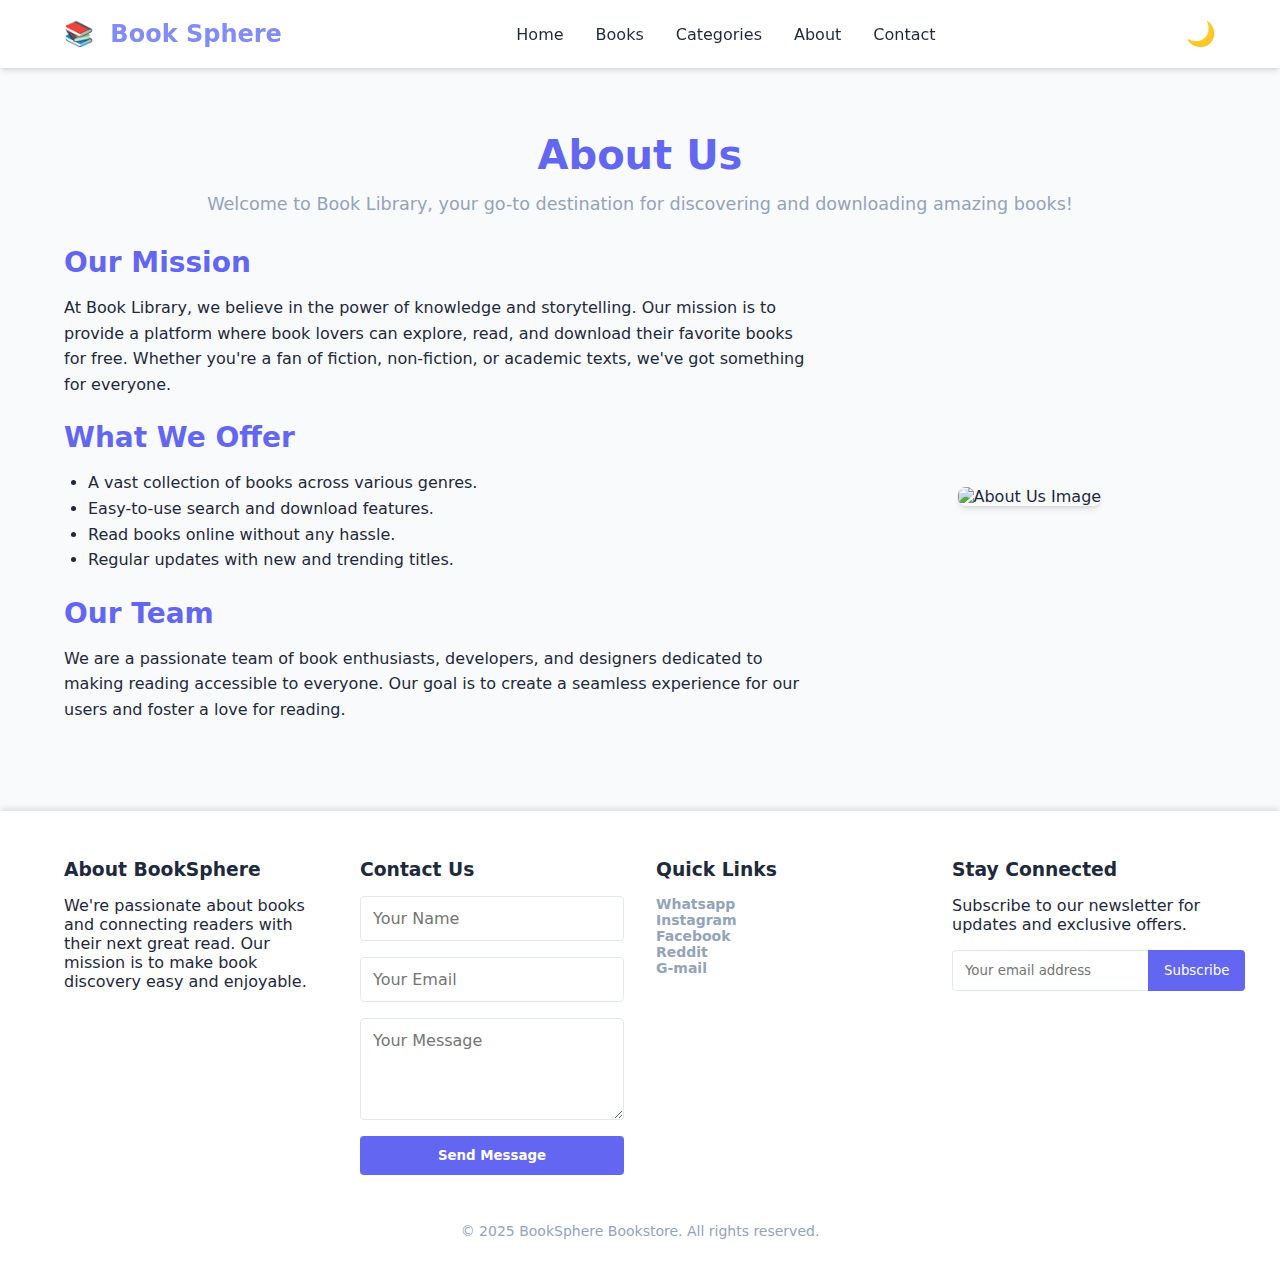
==== about.html @ cdc69915 "Add files via upload" ====
<!DOCTYPE html>
<html lang="en">
<head>
    <meta charset="UTF-8">
    <meta name="viewport" content="width=device-width, initial-scale=1.0">
    <title>About Us - Book Library</title>
    <link rel="stylesheet" href="style.css"> <!-- Link to your existing CSS file -->
</head>
<body>
    <!-- Header -->
    <header>
        <div class="container">
            <nav>
                <div class="logo" id="logo">
                    <a href="index.html#home">
                        <span class="logo-icon">📚</span>
                        <span class="text">Book Sphere</span>
                    </a>
                </div>
                <div class="nav-links" id="nav-links">
                    <a href="index.html">Home</a>
                    <a href="#featured-books">Books</a>
                    <a href="index.html#categories">Categories</a>
                    <a href="about.html">About</a>
                    <a href="#contactus">Contact</a>
                </div>
                <div class="theme-toggle" id="theme-toggle">
                    🌙 <!-- Moon icon for dark theme -->
                </div>
                <div class="menu-toggle" id="menu-toggle">☰</div>
                <script>
                    function setupMenuToggle() {
                        const menuToggle = document.getElementById('menu-toggle');
                        const navLinks = document.getElementById('nav-links');
                    
                        if (menuToggle && navLinks) {
                            menuToggle.addEventListener('click', () => {
                                navLinks.classList.toggle('active');
                            });
                        } else {
                            console.error('Menu toggle or nav links element not found!');
                        }
                    }
                    
                    // Call the function on page load
                    document.addEventListener('DOMContentLoaded', () => {
                        setupMenuToggle();
                    });
                </script>
            </nav>
        </div>
    </header>

    <!-- About Section -->
    <section class="about-section">
        <div class="container">
            <h1>About Us</h1>
            <p class="subtitle">Welcome to Book Library, your go-to destination for discovering and downloading amazing books!</p>

            <div class="about-content">
                <div class="about-text">
                    <h2>Our Mission</h2>
                    <p>
                        At Book Library, we believe in the power of knowledge and storytelling. Our mission is to provide a platform where book lovers can explore, read, and download their favorite books for free. Whether you're a fan of fiction, non-fiction, or academic texts, we've got something for everyone.
                    </p>

                    <h2>What We Offer</h2>
                    <ul>
                        <li>A vast collection of books across various genres.</li>
                        <li>Easy-to-use search and download features.</li>
                        <li>Read books online without any hassle.</li>
                        <li>Regular updates with new and trending titles.</li>
                    </ul>

                    <h2>Our Team</h2>
                    <p>
                        We are a passionate team of book enthusiasts, developers, and designers dedicated to making reading accessible to everyone. Our goal is to create a seamless experience for our users and foster a love for reading.
                    </p>
                </div>

                <div class="about-image">
                    <img src="img/about.jpg" alt="About Us Image">
                </div>
            </div>
        </div>
    </section>

    <!-- Footer -->
    
    <footer>
        <div class="container">
            <div class="footer-content">
                <div class="footer-section" id="about">
                    <h3 class="footer-title">About BookSphere</h3>
                    <p>We're passionate about books and connecting readers with their next great read. Our mission is to make book discovery easy and enjoyable.</p>
                </div>
                <div class="footer-section">
                    <h3 class="footer-title" id="contactus">Contact Us</h3>
                    <form id="contact-form" class="contact-form">
                        <input type="text" id="name" placeholder="Your Name" required>
                        <input type="email" id="email" placeholder="Your Email" required>
                        <textarea id="message" placeholder="Your Message" rows="4" required></textarea>
                        <button type="submit">Send Message</button>
                    </form>
                </div>
                <div class="footer-section">
                    <h3 class="footer-title">Quick Links</h3>
                    <ul class="footer-links" id="quick-links">
                        <a href="https://whatsapp.com/channel/0029Vb5vL9LDuMRmc0mNvs3T">Whatsapp</a>
                        <br>
                        <a href="https://www.instagram.com/book.sphere7?igsh=MTVncHp4czA3bzY2Ng==">Instagram</a>
                        <br>
                        <a href="https://www.facebook.com/share/g/1ERrACB9KU/ ">Facebook</a>
                        <br>
                        <a href="https://www.reddit.com/user/Competitive_Wash_629/?utm_source=share&utm_medium=web3x&utm_name=web3xcss&utm_term=1&utm_content=share_button">Reddit</a>
                        <br>
                        <a href="mailto:books.era786@gmail.com">G-mail</a>
                    </ul>
                </div>
                <div class="footer-section">
                    <h3 class="footer-title">Stay Connected</h3>
                    <p>Subscribe to our newsletter for updates and exclusive offers.</p>
                    <div class="newsletter">
                        <input type="email" placeholder="Your email address">
                        <button>Subscribe</button>
                    </div>
                </div>
            </div>
            <div class="copyright">
                © 2025 BookSphere Bookstore. All rights reserved.
            </div>
        </div>
    </footer>

    <!-- Scripts -->
    <script src="script.js"></script> <!-- Link to your existing JavaScript file -->
</body>
</html>
---- style.css ----
:root {
    --primary: #6366f1;
    --primary-light: #818cf8;
    --dark: #1e293b;
    --light: #f8fafc;
    --gray: #94a3b8;
    --shadow: 0 4px 6px -1px rgba(0, 0, 0, 0.1), 0 2px 4px -2px rgba(0, 0, 0, 0.1);
}

* {
    margin: 0;
    padding: 0;
    box-sizing: border-box;
    font-family: 'Segoe UI', system-ui, -apple-system, sans-serif;
}

body {
    background-color: var(--light);
    color: var(--dark);
    min-height: 100vh;
}

header {
    background-color: white;
    box-shadow: var(--shadow);
    position: sticky;
    top: 0;
    z-index: 10;
}

.container {
    max-width: 1200px;
    margin: 0 auto;
    padding: 0 1.5rem;
}

nav {
    display: flex;
    justify-content: space-between;
    align-items: center;
    padding: 1.25rem 0;
}

.logo {
    display: flex;
    align-items: center;
    font-weight: 700;
    font-size: 1.5rem;
    color: var(--primary);
}

.logo-icon {
    margin-right: 0.5rem;
}

.logo a{
    text-decoration: none;
}

.logo .text {
    color: var(--primary-light);
}

.nav-links {
    display: flex;
    gap: 2rem;
}

.nav-links a {
    text-decoration: none;
    color: var(--dark);
    font-weight: 500;
    transition: color 0.2s;
}

.nav-links a:hover {
    color: var(--primary);
}

.theme-toggle {
    cursor: pointer;
    font-size: 1.5rem;
    margin-left: 1rem;
    transition: transform 0.2s;
}

.theme-toggle:hover {
    transform: scale(1.1);
}

/* Toggle Menu Styles */
.menu-toggle {
    display: none;
    font-size: 1.5rem;
    cursor: pointer;
}

@media (max-width: 768px) {
    .nav-links {
        display: none;
        flex-direction: column;
        position: absolute;
        top: 70px;
        right: 1.5rem;
        background-color: rgb(152, 140, 140);
        box-shadow: var(--shadow);
        border-radius: 8px;
        padding: 1rem;
        z-index: 10;
    }

    .nav-links.active {
        display: flex;
    }

    .menu-toggle {
        display: block;
    }
}

.hero {
    background: linear-gradient(to right, var(--primary-light), var(--primary));
    color: white;
    padding: 5rem 0;
    margin-bottom: 3rem;
}

.hero-content {
    max-width: 600px;
}

.hero h1 {
    font-size: 3rem;
    margin-bottom: 1rem;
    line-height: 1.2;
}

.hero p {
    font-size: 1.1rem;
    margin-bottom: 2rem;
    opacity: 0.9;
}

.search-bar {
    display: flex;
    margin-bottom: 2rem;
    box-shadow: var(--shadow);
    border-radius: 50px;
    overflow: hidden;
}

.search-bar input {
    flex: 1;
    padding: 1rem 1.5rem;
    border: none;
    outline: none;
    font-size: 1rem;
}

.search-bar button {
    background-color: white;
    color: var(--primary);
    border: none;
    padding: 0 1.5rem;
    cursor: pointer;
    font-weight: 600;
    transition: background-color 0.2s;
}

.search-bar button:hover {
    background-color: #f1f5f9;
}

.search-message {
    text-align: center;
    margin: 1rem 0;
    color: var(--primary);
    font-weight: 800;
    font-size:x-large;
}

.section-title {
    font-size: 1.75rem;
    margin-bottom: 1.5rem;
    display: flex;
    align-items: center;
    gap: 0.5rem;
}

.books-grid {
    display: grid;
    grid-template-columns: repeat(auto-fill, minmax(220px, 1fr));
    gap: 2rem;
    margin-bottom: 4rem;
    padding-left: 10px;
    padding-right: 10px;
}

.book-card {
    background-color: rgba(165, 187, 207, 0.285);
    border-radius: 8px;
    overflow: hidden;
    box-shadow: var(--shadow);
    transition: transform 0.2s, box-shadow 0.2s;
}

.book-card:hover {
    transform: translateY(-5px);
    box-shadow: 0 10px 15px -3px rgba(0, 0, 0, 0.1), 0 4px 6px -4px rgba(0, 0, 0, 0.1);
}

.book-cover {
    width: 100%;
    height: 300px;
    object-fit: cover;
    border-radius: 8px 8px 0 0;
    background-size: cover;
    background-position: center;
}

.book-info {
    padding: 1.25rem;
}

.book-title {
    font-size: 1rem;
    font-weight: 600;
    margin-bottom: 0.5rem;
}

.book-author {
    color: var(--gray);
    font-size: 0.875rem;
    margin-bottom: 1rem;
}

/* Style for the buttons container */
.book-info .button-container {
    display: flex;
    gap: 0.5rem; /* Space between buttons */
    margin-top: 0.5rem; /* Space above the buttons */
    align-items: stretch; /* Ensure all buttons stretch to the same height */
}

/* Common styles for all buttons */
.book-info .button-container button {
    padding: 0.75rem; /* Same padding for all buttons */
    border: none;
    border-radius: 8px;
    font-weight: 600;
    cursor: pointer;
    transition: background-color 0.2s;
    display: flex;
    align-items: center;
    justify-content: center;
    height: 100%; /* Ensure buttons have the same height */
}

/* Specific styles for the Download button */
.book-info .button-container .download-btn {
    background-color: var(--primary);
    color: white;
    flex: 10; /* Larger flex value to make it bigger */
}

.book-info .button-container .download-btn:hover {
    background-color: var(--primary-light);
}

/* Container for all buttons */
.button-container {
    display: flex;
    flex-wrap: wrap; /* Allow wrapping for the "Read online" button */
    gap: 0.5rem; /* Add spacing between buttons */
}

/* Container for Download and Share buttons */
.download-share-container {
    display: flex;
    gap: 0.5rem; /* Add spacing between Download and Share buttons */
}

/* Styles for the Download button */
.download-btn {
    background-color: var(--primary);
    color: white;
    padding: 0.75rem;
    border-radius: 8px;
    font-weight: 600;
    cursor: pointer;
    transition: background-color 0.2s;
    border: none;
}

.download-btn:hover {
    background-color: var(--primary-light);
}

/* Styles for the Share button */
.share-btn {
    background-color: var(--primary);
    color: white;
    padding: 0.75rem;
    border-radius: 8px;
    font-weight: 600;
    cursor: pointer;
    transition: background-color 0.2s;
    border: none;
}

.share-btn:hover {
    background-color: var(--primary-light);
}

/* Styles for the Read online button */
.read-online-btn {
    background-color: var(--primary);
    color: white;
    border: none;
    width: 100%; /* Make the button full width */
    padding: 0.75rem;
    border-radius: 8px;
    font-weight: 600;
    cursor: pointer;
    transition: background-color 0.2s;
    margin-top: 0.5rem; /* Add spacing above the Read online button */
}

.read-online-btn:hover {
    background-color: var(--primary-light);
}

@media (max-width: 600px) {
    .download-share-container {
        flex-direction: row;
        flex-wrap: nowrap;
    }

    .download-btn,
    .share-btn {
        flex: 1;
        min-width: 0;
    }
}

/* Categories */
.categories-wrapper {
    align-items: center;
    gap: 1rem;
    overflow: hidden;
    width: 100%;
    position: relative;
    padding-bottom: 10px;
}

.categories {
    display: flex;
    gap: 1rem;
    padding-top: 10px;
    animation: scrollCategories 20s linear infinite; /* Adjust the duration as needed */
    flex-shrink: 0;
    white-space: nowrap; /* Prevent wrapping */
    position: relative;
    z-index: 0; /* Lower z-index to stay under the "All Books" button */
}

.category {
    background-color: white;
    padding: 0.75rem 1.5rem;
    border-radius: 50px;
    font-weight: 500;
    cursor: pointer;
    white-space: nowrap;
    box-shadow: var(--shadow);
    transition: background-color 0.2s, color 0.2s;
    flex-shrink: 0; /* Prevent categories from shrinking */
}

.category.active, .category:hover {
    background-color: var(--primary);
    color: white;
}

.categories-wrapper #All-Books {
    text-align: center;
}

/* Keyframes for the scrolling animation */
@keyframes scrollCategories {
    0% {
        transform: translateX(0);
    }
    100% {
        transform: translateX(-100%);
    }
}

/* Keyframes for the scrolling animation */
@keyframes scrollCategories {
    0% {
        transform: translateX(0);
    }
    100% {
        transform: translateX(-50%); /* Scroll only half the width of the duplicated content */
    }
}


/* Download Cover Button */
.book-cover {
    position: relative;
}

.book-cover-image {
    width: 100%; 
    height: 100%; 
    background-size: cover; 
    background-position: center;
}

.download-cover-btn {
    position: absolute;
    top: 10px;
    right: 10px;
    background-color: #ffffffcc;
    border: none;
    border-radius: 50%;
    width: 30px;
    height: 30px;
    display: flex;
    align-items: center;
    justify-content: center;
    cursor: pointer;
    font-size: 16px;
    transition: background-color 0.2s;
}

.download-cover-btn:hover {
    background-color: var(--gray); /* Change to a lighter shade for hover */
}

.download-cover-btn:hover::after {
    content: 'Download Cover';
    position: absolute;
    top: 35px;
    right: 0;
    background-color: var(--gray); /* Tooltip background color */
    color: rgb(46, 45, 45); /* Tooltip text color */
    padding: 0.5rem;
    border-radius: 4px;
    font-size: 0.875rem;
    white-space: nowrap;
}

.pagination {
    display: flex;
    justify-content: center;
    align-items: center;
    gap: 1rem;
    margin: 2rem 0;
}

.pagination button {
    background-color: var(--primary);
    color: white;
    border: none;
    padding: 0.5rem 1rem;
    border-radius: 4px;
    cursor: pointer;
    font-weight: 600;
    transition: background-color 0.2s;
}

.pagination button:hover {
    background-color: var(--primary-light);
}

#page-numbers {
    display: flex;
    gap: 0.5rem;
}

#page-numbers button {
    background-color: white;
    color: var(--dark);
    border: 1px solid var(--primary);
    padding: 0.5rem 1rem;
    border-radius: 4px;
    cursor: pointer;
    font-weight: 600;
    transition: background-color 0.2s, color 0.2s;
}

#page-numbers button.active {
    background-color: var(--primary);
    color: white;
}

footer {
    background-color: white;
    padding: 3rem 0;
    box-shadow: 0 -4px 6px -1px rgba(0, 0, 0, 0.1);
}

.footer-content {
    display: flex;
    justify-content: space-between;
    flex-wrap: wrap;
    gap: 2rem;
}

.footer-section {
    flex: 1;
    min-width: 200px;
}

.footer-title {
    font-weight: 600;
    margin-bottom: 1rem;
}

.footer-links {
    list-style: none;
    font-size: 14px;
    font-weight: 700;
}

.footer-links li {
    margin-bottom: 0.5rem;
}

.footer-links a {
    text-decoration: none;
    color: var(--gray);
    transition: color 0.2s;
}

.footer-links a:hover {
    color: var(--primary);
}

.contact-form {
    display: flex;
    flex-direction: column;
    gap: 1rem;
}

.contact-form input,
.contact-form textarea {
    padding: 0.75rem;
    border: 1px solid #e2e8f0;
    border-radius: 4px;
    outline: none;
    font-size: 1rem;
}

.contact-form textarea {
    resize: vertical;
}

.contact-form button {
    background-color: var(--primary);
    color: white;
    border: none;
    padding: 0.75rem;
    border-radius: 4px;
    cursor: pointer;
    font-weight: 600;
    transition: background-color 0.2s;
}

.contact-form button:hover {
    background-color: var(--primary-light);
}

.newsletter {
    display: flex;
    margin-top: 1rem;
}

.newsletter input {
    flex: 1;
    padding: 0.75rem;
    border: 1px solid #e2e8f0;
    border-right: none;
    border-radius: 4px 0 0 4px;
    outline: none;
}

.newsletter button {
    background-color: var(--primary);
    color: white;
    border: none;
    padding: 0.75rem 1rem;
    border-radius: 0 4px 4px 0;
    cursor: pointer;
}

.copyright {
    text-align: center;
    margin-top: 3rem;
    color: var(--gray);
    font-size: 0.875rem;
}

.ad-container {
    margin: 2rem auto;
    text-align: center;
    max-width: 100%;
    overflow: hidden;
}

.ad-container ins {
    display: block;
    margin: 0 auto;
}

/* Responsive Ads */
@media (max-width: 768px) {
    .ad-container {
        margin: 1rem auto;
}
}

@media (max-width: 768px) {
    .nav-links {
        display: none;
    }
    
    .hero h1 {
        font-size: 2.25rem;
    }
    
    .books-grid {
        grid-template-columns: repeat(auto-fill, minmax(160px, 1fr));
        gap: 1.5rem;
    }
    
    .book-cover {
        height: 300px;
        width: 100%;
    }
}

@media (max-width: 480px) {
    .book-cover {
        height: 300px;
        width: 100%;
    }
}

@media (max-width: 360px) {
    .book-cover {
        height: 400px;
        width: 100%;;
    }
}

/* ---------------------------------------------------------------------------------------------- */
/* ---------------------------------------------------------------------------------------------- */
/* ---------------------------------------------------------------------------------------------- */
/* --------------------------------------Download page------------------------------------------- */
/* ---------------------------------------------------------------------------------------------- */
/* ---------------------------------------------------------------------------------------------- */
/* ---------------------------------------------------------------------------------------------- */

.download-book {
    display: flex;
    flex-direction: column;
    align-items: center;
    justify-content: center;
    padding: 40px 20px;
    text-align: center;
    background-color: #fff;
    margin: 20px 0;
    border-radius: 10px;
    box-shadow: 0 4px 10px rgba(0, 0, 0, 0.1);
    width: 100%; 
}

.download-book .title {
    font-size: 2rem;
    margin-bottom: 15px;
    color: #2c3e50;
    line-height: 1.3;
    word-wrap: break-word; 
}

.download-book .book-cover {
    width: 200px;
    height: 300px;
    object-fit: cover;
    margin-bottom: 15px;
    border-radius: 10px;
    box-shadow: 0 4px 10px rgba(0, 0, 0, 0.1);
}

.download-book .quote {
    font-size: 1rem;
    color: #666;
    margin-bottom: 20px;
    line-height: 1.5;
    word-wrap: break-word; 
}

.buttons {
    display: flex;
    flex-direction: column;
    gap: 15px;
    width: 100%;
    max-width: 400px;
}

.link-btn1 {
    background-color: #1abc9c;
    color: #fff;
    padding: 12px 30px;
    border: none;
    border-radius: 5px;
    cursor: pointer;
    font-size: 0.9rem;
    transition: background-color 0.3s ease;
    width: 100%; 
    white-space: nowrap; 
}

.link-btn2 {
    background-color: #283be3;
    color: #fff;
    padding: 12px 30px;
    border: none;
    border-radius: 5px;
    cursor: pointer;
    font-size: 0.9rem;
    transition: background-color 0.3s ease;
    width: 100%; 
    white-space: nowrap; 
}

.link-btn3 {
    background-color: #fe0000;
    color: #fff;
    padding: 12px 30px;
    border: none;
    border-radius: 5px;
    cursor: pointer;
    font-size: 0.9rem;
    transition: background-color 0.3s ease;
    width: 100%; 
    white-space: nowrap; 
}
.link-btn1:hover {
    background-color: #037f66;
}

.link-btn2:hover {
    background-color: #09388a;
}

.link-btn3:hover {
    background-color: #ba0000;
}

.note {
    font-size: 0.9rem;
    color: #666;
    margin-top: 10px;
    text-align: center;
}

.popup {
    position: fixed;
    top: 0;
    left: 0;
    width: 100%;
    height: 100%;
    background-color: rgba(0, 0, 0, 0.7);
    display: flex;
    justify-content: center;
    align-items: center;
    z-index: 1000;
}

.popup-content {
    background-color: white;
    padding: 20px;
    border-radius: 8px;
    text-align: center;
    box-shadow: 0 4px 10px rgba(0, 0, 0, 0.2);
}

.popup-content p {
    margin-bottom: 20px;
    font-size: 1rem;
    color: #333;
}

.popup-content a {
    color: #6366f1;
    text-decoration: none;
    font-weight: 600;
}

.popup-content button {
    background-color: #6366f1;
    color: white;
    border: none;
    padding: 10px 20px;
    border-radius: 4px;
    cursor: pointer;
    font-size: 1rem;
}

.popup-content button:hover {
    background-color: #818cf8;
}

@media (max-width: 768px) {
    .nav-links {
        display: none;
        flex-direction: column;
        position: absolute;
        top: 70px;
        right: 1.5rem;
        background-color: rgb(152, 140, 140);
        box-shadow: var(--shadow);
        border-radius: 8px;
        padding: 1rem;
        z-index: 10;
    }

    .nav-links.active {
        display: flex;
    }

    .menu-toggle {
        display: block;
        cursor: pointer;
    }

    .download-book {
        padding: 30px 15px;
    }

    .download-book .title {
        font-size: 1.8rem;
    }

    .download-book .book-cover {
        height: 300px;
    }

    .download-book .quote {
        font-size: 0.9rem;
    }

    .buttons {
        gap: 10px;
    }

    .link-btn {
        padding: 10px 20px;
        font-size: 0.8rem;
    }
}

@media (max-width: 480px) {
    .download-book {
        padding: 20px 10px; 
    }

    .download-book .title {
        font-size: 1.5rem; 
    }

    .download-book .book-cover {
        height: 300px;
    }

    .download-book .quote {
        font-size: 0.8rem; 
    }

    .buttons {
        gap: 8px; 
    }

    .link-btn {
        padding: 8px 15px; 
        font-size: 0.75rem; 
    }
}

@media (max-width: 360px) {
    .download-book .title {
        font-size: 1.3rem; 
    }

    .download-book .book-cover {
        height: 300px;
    }

    .download-book .quote {
        font-size: 0.75rem; 
    }

    .link-btn {
        padding: 6px 12px; 
        font-size: 0.7rem; 
    }
}

/* ----------------------------------------------------------------------------------------------- */
/* ----------------------------------------------------------------------------------------------- */
/* ----------------------------------------------------------------------------------------------- */
/* ----------------------------------about section---------------------------------------------- */
/* ----------------------------------------------------------------------------------------------- */
/* ----------------------------------------------------------------------------------------------- */
/* ----------------------------------------------------------------------------------------------- */
/* ----------------------------------------------------------------------------------------------- */
/* About Section */
.about-section {
    padding: 4rem 0;
    background-color: var(--light);
    color: var(--dark);
}

.about-section h1 {
    font-size: 2.5rem;
    margin-bottom: 1rem;
    text-align: center;
    color: var(--primary);
}

.about-section .subtitle {
    font-size: 1.1rem;
    text-align: center;
    margin-bottom: 2rem;
    color: var(--gray);
}

.about-content {
    display: flex;
    gap: 2rem;
    align-items: center;
}

.about-text {
    flex: 2;
}

.about-text h2 {
    font-size: 1.75rem;
    margin-bottom: 1rem;
    color: var(--primary);
}

.about-text p {
    font-size: 1rem;
    line-height: 1.6;
    margin-bottom: 1.5rem;
    color: var(--dark);
}

.about-text ul {
    list-style: disc;
    margin-left: 1.5rem;
    margin-bottom: 1.5rem;
}

.about-text ul li {
    font-size: 1rem;
    line-height: 1.6;
    color: var(--dark);
}

.about-image {
    flex: 1;
    text-align: center;
}

.about-image img {
    max-width: 100%;
    border-radius: 8px;
    box-shadow: var(--shadow);
}

/* Responsive Design */
@media (max-width: 768px) {
    .about-content {
        flex-direction: column;
    }

    .about-image {
        order: -1;
        margin-bottom: 2rem;
    }

    .about-section h1 {
        font-size: 2rem;
    }

    .about-text h2 {
        font-size: 1.5rem;
    }
}

.ad-container {
    margin: 2rem auto;
    text-align: center;
    max-width: 100%;
    overflow: hidden;
}

.ad-container ins {
    display: block;
    margin: 0 auto;
}

/* Responsive Ads */
@media (max-width: 768px) {
    .ad-container {
        margin: 1rem auto;
    }
}

/* -------------------------------------------Reading page-------------------------------- */
.pdf-viewer-container {
    display: flex;
    justify-content: center;
    align-items: center;
    height: 80vh;
    margin: 20px 0;
}

#pdf-viewer {
    width: 90%;
    height: 100%;
    max-width: 800px;
    border: 1px solid #ccc;
    box-shadow: 0 4px 10px rgba(0, 0, 0, 0.1);
}

#fullscreen-button {
    background-color: var(--primary);
    color: white;
    padding: 0.75rem;
    border-radius: 8px;
    font-weight: 600;
    cursor: pointer;
    transition: background-color 0.2s;
    border: none;
}

#fullscreen-button:hover {
    background-color: var(--primary-light);
}

/* Dark Theme */
body.dark-theme {
    --primary: #e2bc40;
    --primary-light: #9e8227;
    --dark: white;
    --light: #333232;
    --gray: #efebd6;
    --black: #000000;
    --shadow: 0 4px 6px -1px rgba(247, 13, 13, 0.1), 0 2px 4px -2px rgba(0, 0, 0, 0.1);
    background-color: var(--light);
    color: var(--dark);
}

body.dark-theme header {
    background-color: var(--black);
}
body.dark-theme footer,
body.dark-theme .book-card,
body.dark-theme .sidebar {
    background-color: var(--black);
    color: var(--dark);
}

body.dark-theme .nav-links a,
body.dark-theme .footer-links a {
    color: var(--dark);
}

body.dark-theme .nav-links a:hover,
body.dark-theme .footer-links a:hover {
    color: var(--primary-light);
}

body.dark-theme .search-bar input {
    background-color: var(--black);
    color: var(--dark);
    border-color: var(--primary-light);
}

body.dark-theme .search-bar button {
    background-color: var(--black);
    color: var(--gray);
}

body.dark-theme .search-bar button:hover {
    background-color: grey;
    color: var(--gray);
}

body.dark-theme .book-info .button-container .download-btn,
body.dark-theme .share-btn {
    background-color: var(--primary);
    color: var(--black);
}

body.dark-theme .download-btn:hover,
body.dark-theme .share-btn:hover {
    background-color: var(--primary-light);
}

body.dark-theme .pagination button,
body.dark-theme #page-numbers button{
    color: var(--black);
}

body.dark-theme .category.active, .category{
    background-color: var(--black);
    box-shadow: var(--shadow);
    transition: background-color 0.2s, color 0.2s;
}

body.dark-theme .category.active, .category:hover {
    background-color: var(--primary);
    color: var(--black);
}

body.dark-theme .download-book {
    background-color: var(--light);
    color: var(--dark);
}

body.dark-theme .title {
    color: var(--dark);
}

body.dark-theme .quote {
    color: var(--gray);
}

body.dark-theme .ad-space {
    background-color: var(--black);
    color: var(--gray);
    border-color: var(--primary);
}

body.dark-theme footer {
    background-color: var(--black);
    color: var(--gray);
}

body.dark-theme .footer-title {
    color: var(--primary);
}

body.dark-theme .footer-links a {
    color: var(--gray);
}

body.dark-theme .footer-links a:hover {
    color: var(--primary);
}

body.dark-theme .contact-form input,
body.dark-theme .contact-form textarea {
    background-color: var(--light);
    color: var(--dark);
    border: 1px solid var(--primary);
}

body.dark-theme .contact-form button {
    background-color: var(--primary);
    color: var(--black);
}

body.dark-theme .contact-form button:hover {
    background-color: var(--primary-light);
}

body.dark-theme .newsletter input {
    background-color: var(--light);
    color: var(--dark);
    border: 1px solid var(--primary);
}

body.dark-theme .newsletter button {
    background-color: var(--primary);
    color: var(--black);
}

body.dark-theme .newsletter button:hover {
    background-color: var(--primary-light);
}

body.dark-theme .note {
    color: var(--dark);
}

body.dark-theme .book-info .button-container .share-btn {
    color: var(--black);
}

body.dark-theme .book-info .button-container .read-online-btn {
    color: var(--black);
}
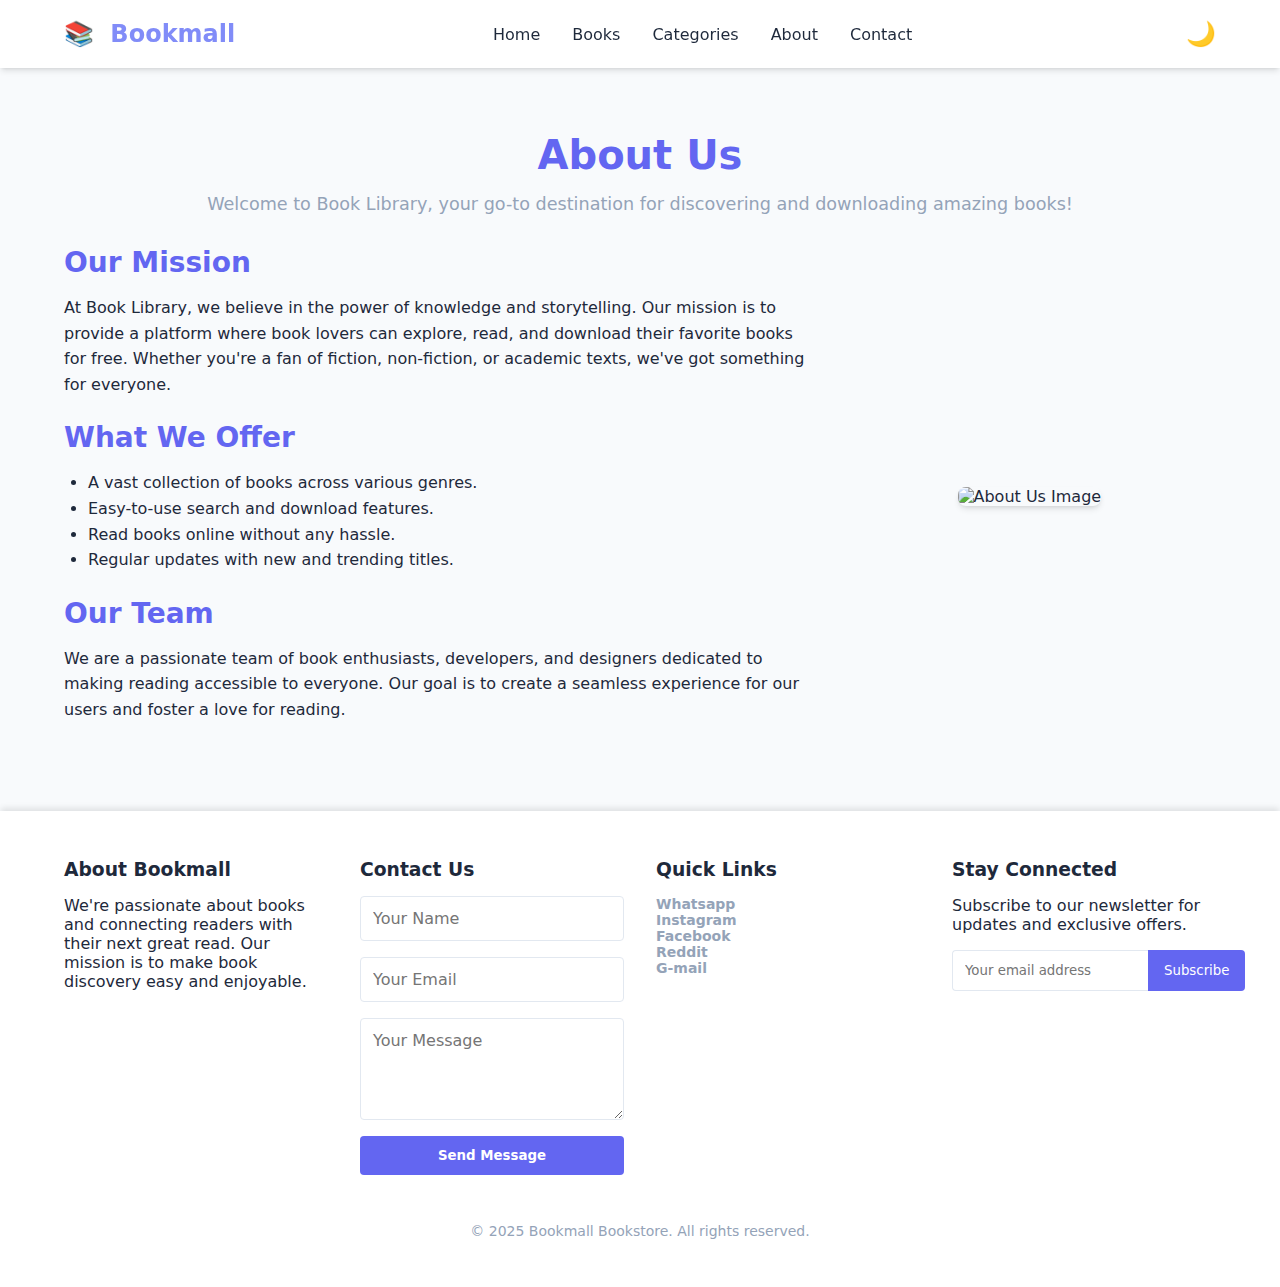
==== commit a83fe44b: "Update about.html" ====
--- a/about.html
+++ b/about.html
@@ -4,7 +4,7 @@
     <meta charset="UTF-8">
     <meta name="viewport" content="width=device-width, initial-scale=1.0">
     <title>About Us - Book Library</title>
-    <link rel="stylesheet" href="style.css"> <!-- Link to your existing CSS file -->
+    <link rel="stylesheet" href="style.css"> 
 </head>
 <body>
     <!-- Header -->
@@ -14,12 +14,12 @@
                 <div class="logo" id="logo">
                     <a href="index.html#home">
                         <span class="logo-icon">📚</span>
-                        <span class="text">Book Sphere</span>
+                        <span class="text">Bookmall</span>
                     </a>
                 </div>
                 <div class="nav-links" id="nav-links">
                     <a href="index.html">Home</a>
-                    <a href="#featured-books">Books</a>
+                    <a href="index.html#featured-books">Books</a>
                     <a href="index.html#categories">Categories</a>
                     <a href="about.html">About</a>
                     <a href="#contactus">Contact</a>
@@ -91,7 +91,7 @@
         <div class="container">
             <div class="footer-content">
                 <div class="footer-section" id="about">
-                    <h3 class="footer-title">About BookSphere</h3>
+                    <h3 class="footer-title">About Bookmall</h3>
                     <p>We're passionate about books and connecting readers with their next great read. Our mission is to make book discovery easy and enjoyable.</p>
                 </div>
                 <div class="footer-section">
@@ -127,7 +127,7 @@
                 </div>
             </div>
             <div class="copyright">
-                © 2025 BookSphere Bookstore. All rights reserved.
+                © 2025 Bookmall Bookstore. All rights reserved.
             </div>
         </div>
     </footer>
@@ -135,4 +135,4 @@
     <!-- Scripts -->
     <script src="script.js"></script> <!-- Link to your existing JavaScript file -->
 </body>
-</html>+</html>
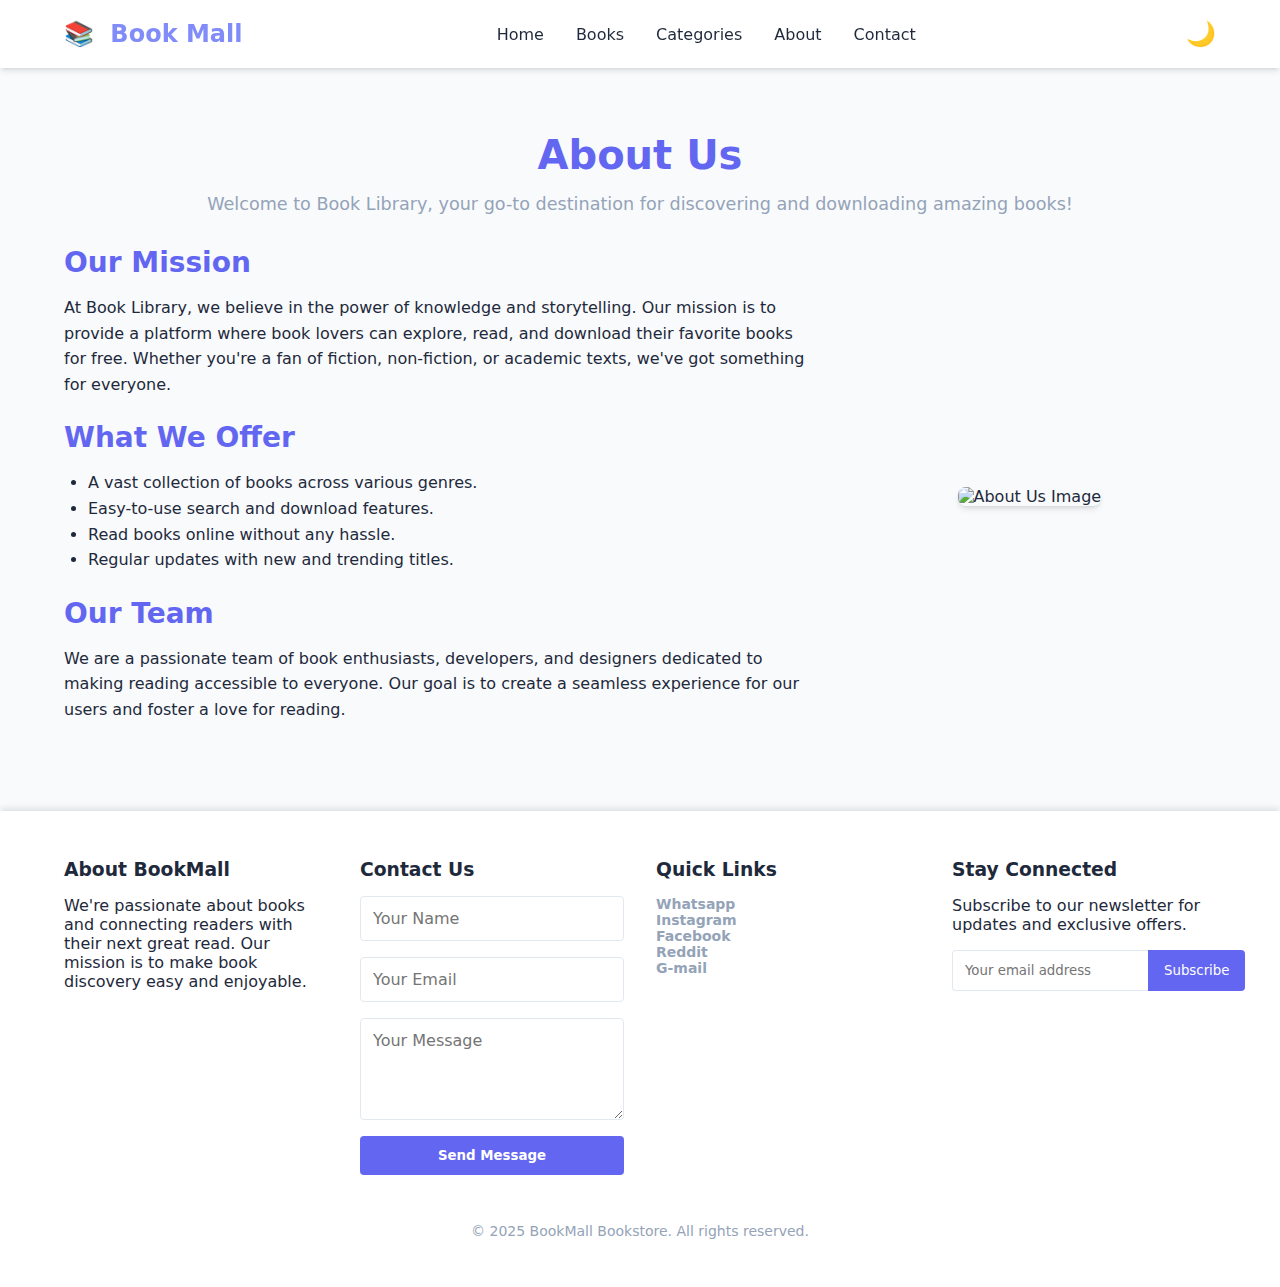
==== commit d4adde1c: "Update about.html" ====
--- a/about.html
+++ b/about.html
@@ -14,12 +14,12 @@
                 <div class="logo" id="logo">
                     <a href="index.html#home">
                         <span class="logo-icon">📚</span>
-                        <span class="text">Bookmall</span>
+                        <span class="text">Book Mall</span>
                     </a>
                 </div>
                 <div class="nav-links" id="nav-links">
                     <a href="index.html">Home</a>
-                    <a href="index.html#featured-books">Books</a>
+                    <a href="index.html#bestseller-books">Books</a>
                     <a href="index.html#categories">Categories</a>
                     <a href="about.html">About</a>
                     <a href="#contactus">Contact</a>
@@ -91,7 +91,7 @@
         <div class="container">
             <div class="footer-content">
                 <div class="footer-section" id="about">
-                    <h3 class="footer-title">About Bookmall</h3>
+                    <h3 class="footer-title">About BookMall</h3>
                     <p>We're passionate about books and connecting readers with their next great read. Our mission is to make book discovery easy and enjoyable.</p>
                 </div>
                 <div class="footer-section">
@@ -127,7 +127,7 @@
                 </div>
             </div>
             <div class="copyright">
-                © 2025 Bookmall Bookstore. All rights reserved.
+                © 2025 BookMall Bookstore. All rights reserved.
             </div>
         </div>
     </footer>
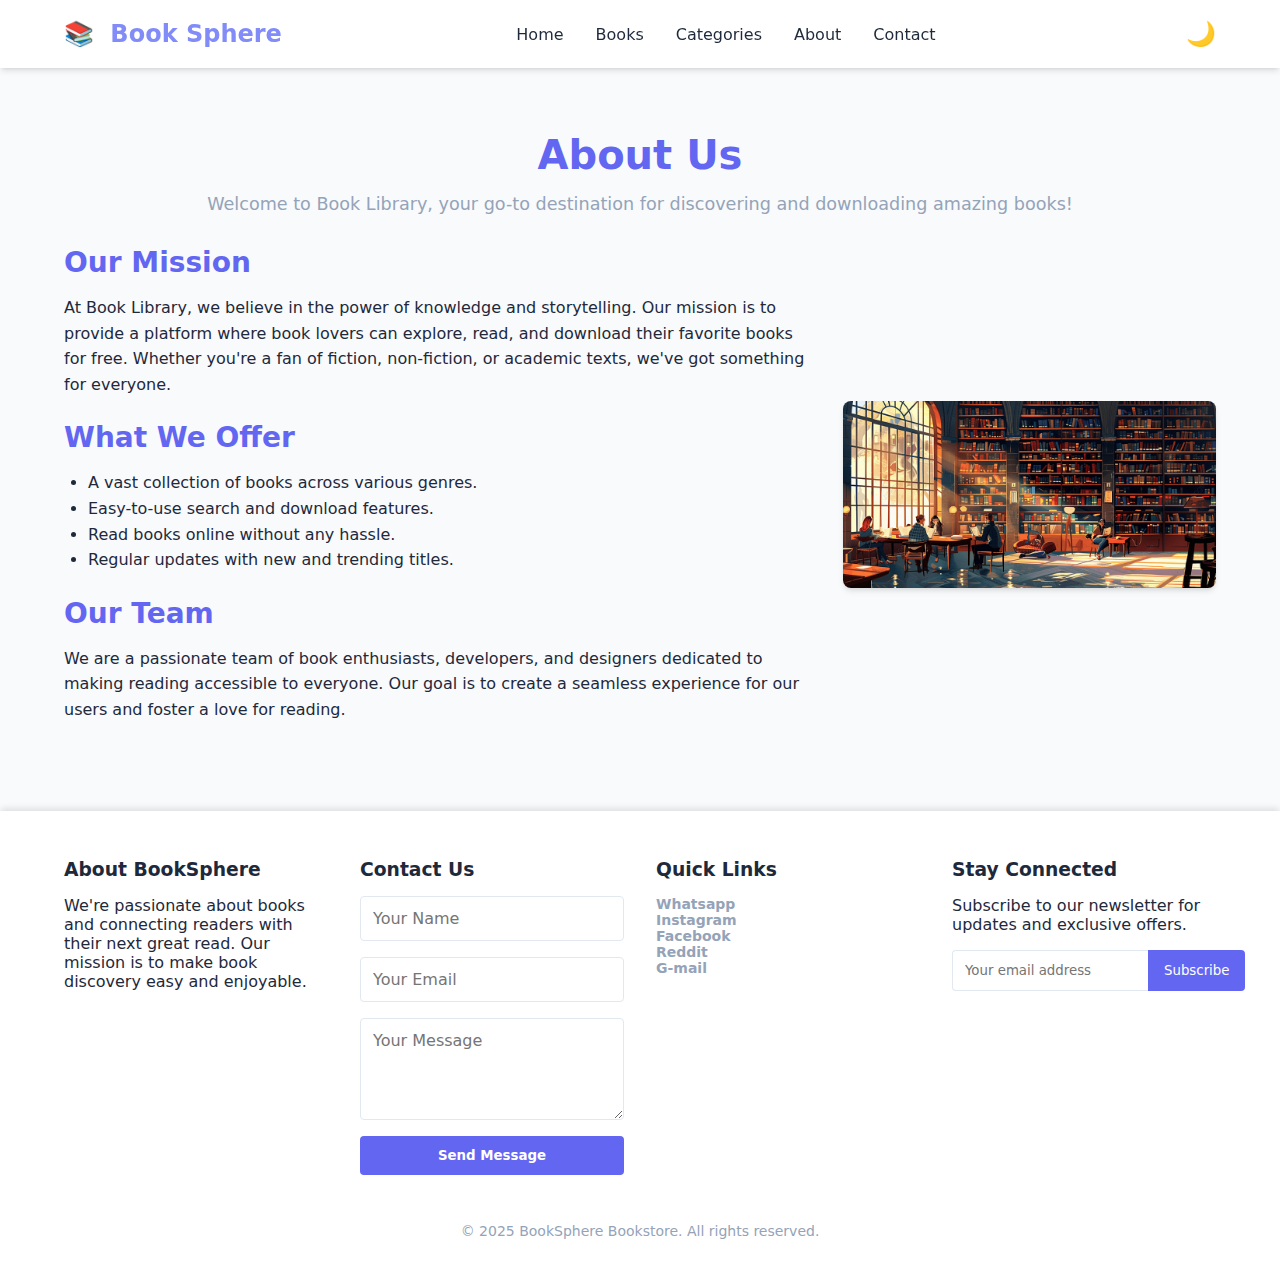
==== commit 114d2592: "update" ====
--- a/about.html
+++ b/about.html
@@ -4,7 +4,7 @@
     <meta charset="UTF-8">
     <meta name="viewport" content="width=device-width, initial-scale=1.0">
     <title>About Us - Book Library</title>
-    <link rel="stylesheet" href="style.css"> 
+    <link rel="stylesheet" href="style.css"> <!-- Link to your existing CSS file -->
 </head>
 <body>
     <!-- Header -->
@@ -14,12 +14,12 @@
                 <div class="logo" id="logo">
                     <a href="index.html#home">
                         <span class="logo-icon">📚</span>
-                        <span class="text">Book Mall</span>
+                        <span class="text">Book Sphere</span>
                     </a>
                 </div>
                 <div class="nav-links" id="nav-links">
                     <a href="index.html">Home</a>
-                    <a href="index.html#bestseller-books">Books</a>
+                    <a href="#featured-books">Books</a>
                     <a href="index.html#categories">Categories</a>
                     <a href="about.html">About</a>
                     <a href="#contactus">Contact</a>
@@ -91,7 +91,7 @@
         <div class="container">
             <div class="footer-content">
                 <div class="footer-section" id="about">
-                    <h3 class="footer-title">About BookMall</h3>
+                    <h3 class="footer-title">About BookSphere</h3>
                     <p>We're passionate about books and connecting readers with their next great read. Our mission is to make book discovery easy and enjoyable.</p>
                 </div>
                 <div class="footer-section">
@@ -127,7 +127,7 @@
                 </div>
             </div>
             <div class="copyright">
-                © 2025 BookMall Bookstore. All rights reserved.
+                © 2025 BookSphere Bookstore. All rights reserved.
             </div>
         </div>
     </footer>
@@ -135,4 +135,4 @@
     <!-- Scripts -->
     <script src="script.js"></script> <!-- Link to your existing JavaScript file -->
 </body>
-</html>
+</html>